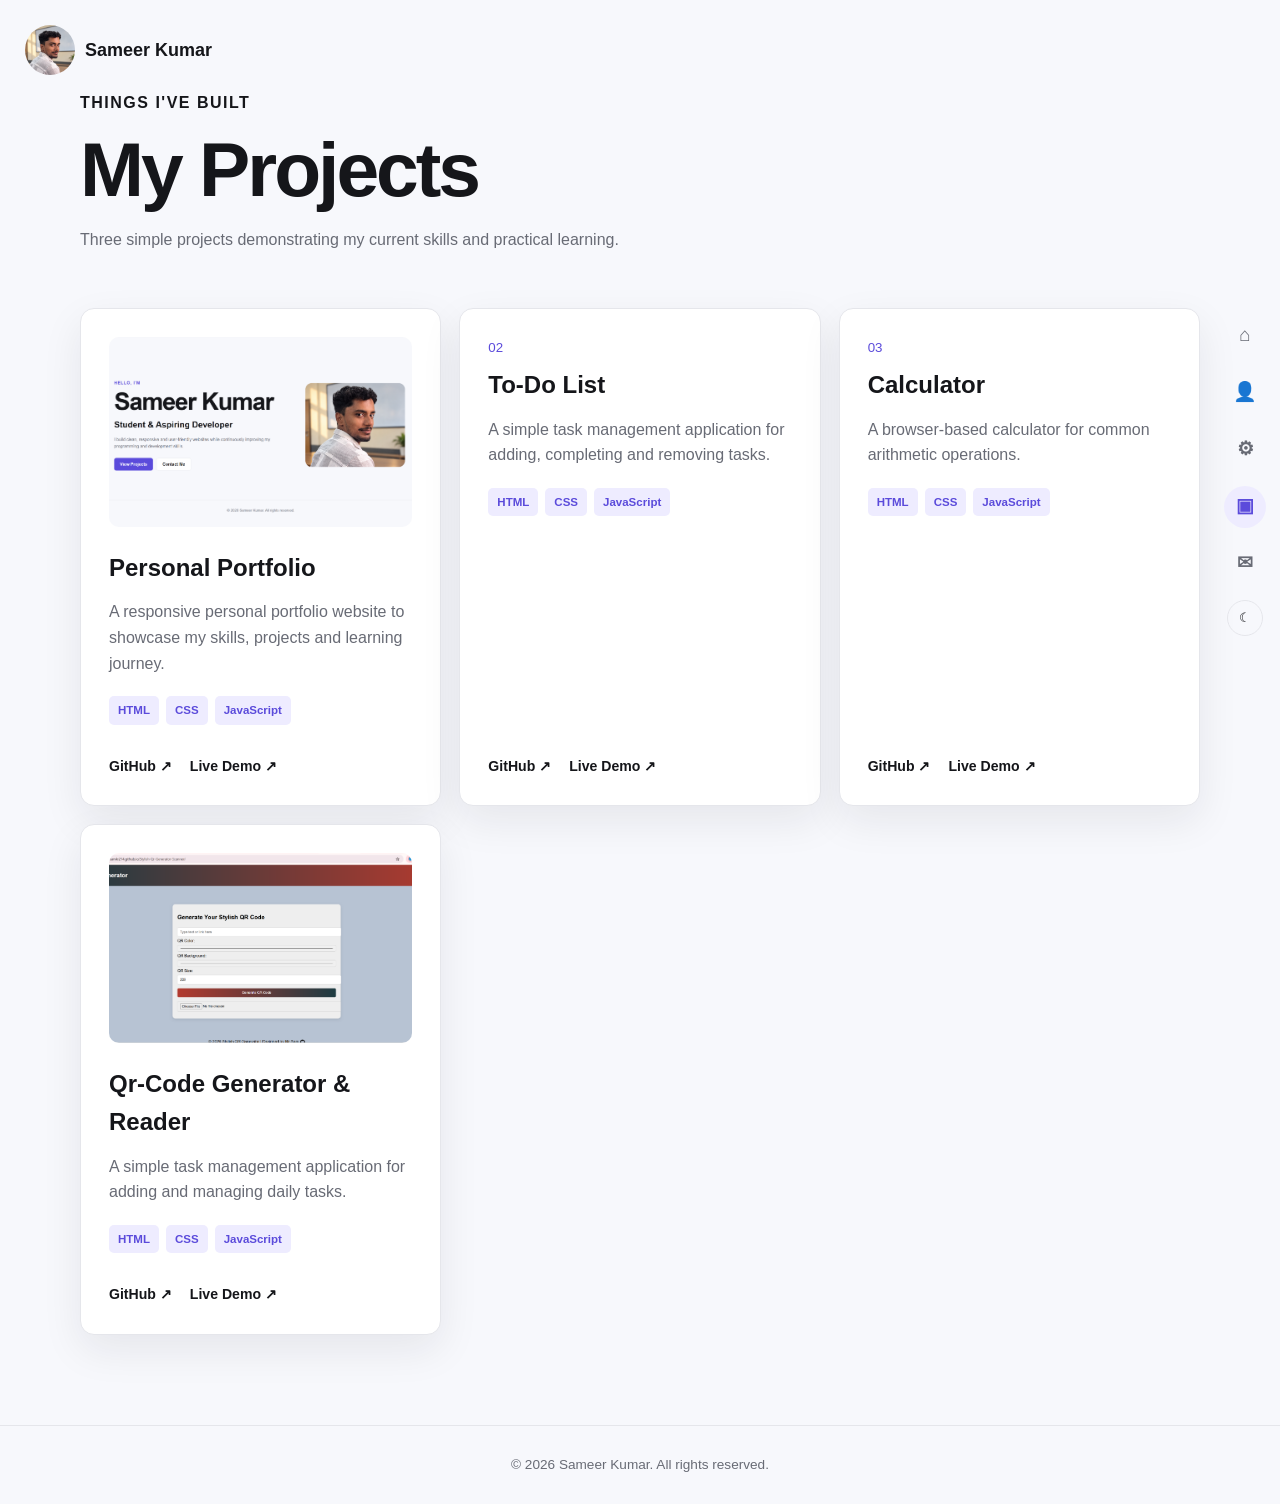
==== projects.html @ 34a62a21 "Initial portfolio website" ====
<!DOCTYPE html>
<html lang="en">

<head>
    <meta charset="UTF-8">
    <meta name="viewport" content="width=device-width, initial-scale=1.0">
    <title>Sameer Kumar | Projects</title>
    <link rel="stylesheet" href="style.css">
</head>

<body>


    <header>
        <nav class="navbar">

            <button class="menu-btn" id="menuBtn" aria-label="Open menu" aria-expanded="false">
                ☰
            </button>

            <ul class="nav-links" id="navLinks">

                <li>
                    <a href="index.html" class="nav-icon">
                        <span class="icon">⌂</span>
                        <span class="nav-name">Home</span>
                    </a>
                </li>

                <li>
                    <a href="about.html" class="nav-icon">
                        <span class="icon">👤</span>
                        <span class="nav-name">About</span>
                    </a>
                </li>

                <li>
                    <a href="skills.html" class="nav-icon">
                        <span class="icon">⚙</span>
                        <span class="nav-name">Skills</span>
                    </a>
                </li>

                <li>
                    <a href="projects.html" class="nav-icon active">
                        <span class="icon">▣</span>
                        <span class="nav-name">Projects</span>
                    </a>
                </li>

                <li>
                    <a href="contact.html" class="nav-icon">
                        <span class="icon">✉</span>
                        <span class="nav-name">Contact</span>
                    </a>
                </li>

                <li>
                    <button id="themeBtn" class="theme-btn">☾</button>
                </li>

            </ul>

        </nav>
    </header>
    <main class="page">
        <div class="page-profile">
            <!-- <a href="index.html" class="mini-profile">
            <img src="image/profile.jpg" alt="Sameer Kumar">
        </a> -->
            <img src="image/profile.png" alt="Sameer Kumar">
            <span>Sameer Kumar</span>
        </div>
        <div class="page-heading">
            <p class="eyebrow">Things I've built</p>
            <h1>My Projects</h1>
            <p>Three simple projects demonstrating my current skills and practical learning.</p>
        </div>
        <section class="grid-3">
            <!-- <article class="card project"><small>01</small>
                <h2>Personal Portfolio</h2>
                <p>A responsive portfolio website to introduce myself and showcase my skills.</p>
                <div class="tags"><span>HTML</span><span>CSS</span><span>JavaScript</span></div>
                <div class="links"><a href="https://github.com/" target="_blank" rel="noopener">GitHub ↗</a><a
                        href="index.html">Live Demo ↗</a></div>
            </article> -->
            <article class="card project">

                <div class="project-image">
                    <img src="image/protfolio.png" alt="Personal Portfolio">
                </div>

                <div class="project-content">
                    <h2>Personal Portfolio</h2>

                    <p>
                        A responsive personal portfolio website to showcase my skills,
                        projects and learning journey.
                    </p>

                    <div class="tags">
                        <span>HTML</span>
                        <span>CSS</span>
                        <span>JavaScript</span>
                    </div>

                    <div class="links">
                        <a href="YOUR-GITHUB-LINK" target="_blank">GitHub ↗</a>
                        <a href="YOUR-LIVE-LINK" target="_blank">Live Demo ↗</a>
                    </div>
                </div>

            </article>
            <article class="card project"><small>02</small>
                <h2>To-Do List</h2>
                <p>A simple task management application for adding, completing and removing tasks.</p>
                <div class="tags"><span>HTML</span><span>CSS</span><span>JavaScript</span></div>
                <div class="links"><a href="https://github.com/" target="_blank" rel="noopener">GitHub ↗</a><a
                        href="contact.html">Live Demo ↗</a></div>
            </article>
            <article class="card project"><small>03</small>
                <h2>Calculator</h2>
                <p>A browser-based calculator for common arithmetic operations.</p>
                <div class="tags"><span>HTML</span><span>CSS</span><span>JavaScript</span></div>
                <div class="links"><a href="https://github.com/" target="_blank" rel="noopener">GitHub ↗</a><a
                        href="contact.html">Live Demo ↗</a></div>
            </article>
<article class="card project">

    <div class="project-image">
        <img src="image/qr.png" alt="Qr-Code Generator & Reader">
    </div>

    <div class="project-content">
        <h2>Qr-Code Generator & Reader</h2>

        <p>
            A simple task management application for adding and managing daily tasks.
        </p>

        <div class="tags">
            <span>HTML</span>
            <span>CSS</span>
            <span>JavaScript</span>
        </div>

        <div class="links">
            <a href="https://github.com/samkr214/Stylish-Qr-Generator-Scanner" target="_blank">
                GitHub ↗</a>
            <a href="https://samkr214.github.io/Stylish-Qr-Generator-Scanner/" target="_blank">Live Demo ↗</a>
        </div>
    </div>

</article>
        </section>
    </main>
    <footer>
        <p>© <span class="year"></span> Sameer Kumar. All rights reserved.</p>
    </footer>
    <script src="script.js"></script>
</body>

</html>
---- style.css ----
* {
    margin: 0;
    padding: 0;
    box-sizing: border-box
}

:root {
    --bg: #f7f8fc;
    --surface: #fff;
    --text: #15161a;
    --muted: #686b75;
    --border: #e5e6eb;
    --accent: #5b4bdb;
    --soft: #eeecff;
    --shadow: 0 15px 40px rgba(25, 25, 40, .08)
}

body.dark {
    --bg: #101116;
    --surface: #181a21;
    --text: #f4f4f6;
    --muted: #a7a9b4;
    --border: #292c35;
    --accent: #8b7cff;
    --soft: #26223f;
    --shadow: 0 15px 40px rgba(0, 0, 0, .25)
}

html {
    scroll-behavior: smooth
}

body {
    font-family: Arial, Helvetica, sans-serif;
    background: var(--bg);
    color: var(--text);
    line-height: 1.6;
    transition: .25s
}

a {
    color: inherit;
    text-decoration: none
}


.navbar {
    height: auto;
    width: 150%;
    /* padding: 40px 25px; */
    display: flex;
    flex-direction: column;
    align-items: center;
}

header {
    position: fixed;
    top: 0;
    right: 0;
    width:70px;
    height: 100vh;
    background: transparent;
    border-left: none;
    display: flex;
    align-items: center;
    justify-content: center;
    z-index: 100;

    /* background: var(--bg);
    border-bottom: 1px solid var(--border) */
}

.logo {
    /* font-size: 1.35rem;
    font-weight: 800 */
display: none;
}

.logo span,
.eyebrow,
/* .links a {
    color: var(--accent)
} */
.links a {
    position: relative;
    z-index: 10;
    pointer-events: auto;
}
.nav-links {
    display: flex;
    flex-direction: column;
    align-items: center;
    gap: 15px;
    list-style: none;
    margin-top: 50px;
}
.nav-icon {
    position: relative;

    width: 42px;
    height: 42px;

    display: flex;
    align-items: center;
    justify-content: center;

    border-radius: 50%;

    color: var(--text);

    transition: 0.25s ease;
}
.icon {
    font-size: 19px;
}

.nav-icon:hover {
    color: var(--accent);
    background: var(--soft);
    transform: scale(1.08);
}
.nav-links a {
    color: var(--muted);
    font-weight: 600
}
.nav-icon.active {
    color: var(--accent);
    background: var(--soft);
}
.nav-links a:hover,
.nav-links a.active {
    color: var(--accent)
}
.nav-name {
    position: absolute;

    right: 65px;

    padding: 6px 12px;

    background: var(--surface);
    border: 1px solid var(--border);
    border-radius: 7px;

    font-size: 13px;
    font-weight: 600;

    opacity: 0;
    visibility: hidden;

    white-space: nowrap;

    transform: translateX(10px);

    transition: 0.2s ease;
}

.nav-icon:hover .nav-name {
    opacity: 1;
    visibility: visible;
    transform: translateX(0);
}
.theme-btn,
.menu-btn {
    border: 0;
    background: transparent;
    color: var(--text);
    cursor: pointer
}

.theme-btn {
    width: 36px;
    height: 36px;
    border: 1px solid var(--border);
    border-radius: 50%
}

.menu-btn {
    display: none;
    font-size: 1.4rem
}

.hero {
    width: min(1120px, 90%);
    min-height: calc(95vh - 72px);
    margin: auto;
    display: grid;
    grid-template-columns: 1.25fr .75fr;
    gap: 80px;
    align-items: center;
    transform: translateY(25px);
}

.eyebrow {
    font-size: .9.9rem;
    font-weight: 750;
    text-transform: uppercase;
    letter-spacing: 1.5px;
    margin-bottom: 15px
}

.hero h1 {
    font-size: clamp(3rem, 7vw, 5.8rem);
    line-height: .95;
    letter-spacing: -4px;
    margin-bottom: 18px
}

.hero h2 {
    font-size: clamp(1.3rem, 3vw, 2rem);
    margin-bottom: 18px
}

.hero-text>p:not(.eyebrow),
.page-heading>p:not(.eyebrow),
.card p,
.contact-box p {
    color: var(--muted)
}

.buttons {
    display: flex;
    gap: 14px;
    margin-top: 32px
}

.btn {
    min-height: 48px;
    padding: 0 22px;
    display: inline-flex;
    align-items: center;
    border-radius: 8px;
    font-weight: 700
}

.primary {
    background: var(--accent);
    color: white
}

.secondary {
    background: var(--surface);
    border: 1px solid var(--border)
}
.profile-photo {
    width: 380px;
    height: 320px;
    border-radius: 24px;
    overflow: hidden;
    border: px solid var(--accent);
}

.profile-photo img {
    width: 100%;
    height: 100%;
    object-fit: cover;
    display: block;
}

.profile-card p {
    color: var(--muted)
}

.page {
    width: min(1120px, 90%);
    min-height: calc(100vh - 145px);
    margin: auto;
    padding: 90px 0
}

.page-heading {
    max-width: 760px;
    margin-bottom: 55px
}

.page-heading h1 {
    font-size: clamp(2.7rem, 6vw, 4.8rem);
    line-height: 1;
    letter-spacing: -3px;
    margin-bottom: 20px
}

.about-grid {
    display: grid;
    grid-template-columns: 1fr 1fr;
    gap: 70px
}
.details,
.grid-3 {
    display: grid;
    grid-template-columns: repeat(3, 1fr);
    gap: 18px
}

.details {
    grid-template-columns: 1fr 1fr
}

.card {
    padding: 28px;
    background: var(--surface);
    border: 1px solid var(--border);
    border-radius: 14px;
    box-shadow: var(--shadow);
    transition: 0.3s ease;
}
.card:hover {
    transform: translateY(-5px);
    border-color: var(--accent);
}

.card h2 {
    margin-bottom: 12px
}

.card small {
    display: block;
    color: var(--accent);
    margin-bottom: 8px
}

.card strong {
    display: block
}

.skill b {
    display: grid;
    place-items: center;
    width: 48px;
    height: 48px;
    margin-bottom: 20px;
    border-radius: 10px;
    background: var(--soft);
    color: var(--accent)
}
.skill {
    transition: .2s
}

.project {
    min-height: 370px;
    display: flex;
    flex-direction: column
}
.project-image {
    width: 100%;
    height: 190px;
    overflow: hidden;
    border-radius: 10px;
    margin-bottom: 22px;
}

.project-image img {
    width: 100%;
    height: 100%;
    object-fit: cover;
    display: block;
}
.project-image img {
    transition: 0.3s ease;
}

.project:hover .project-image img {
    transform: scale(1.05);
}
.tags {
    display: flex;
    gap: 7px;
    flex-wrap: wrap;
    margin-top: 20px
}

.tags span {
    background: var(--soft);
    color: var(--accent);
    padding: 5px 9px;
    border-radius: 5px;
    font-size: .72rem;
    font-weight: 700
}

.links {
    display: flex;
    gap: 18px;
    margin-top: auto;
    padding-top: 30px;
    font-size: .88rem;
    font-weight: 700
}

.contact-box {
    display: grid;
    grid-template-columns: 1fr .8fr;
    gap: 60px;
    padding: 55px;
    border-radius: 20px;
    background: var(--soft);
    border: 1px solid var(--border)
}

.contact-links {
    display: flex;
    flex-direction: column;
    gap: 16px
}

.contact-links a {
    padding-bottom: 14px;
    border-bottom: 1px solid var(--border);
    font-weight: 600;
    word-break: break-word
}

.contact-links small {
    display: block;
    color: var(--accent);
    text-transform: uppercase;
    letter-spacing: 1px
}

footer {
    padding: 28px 5%;
    border-top: 1px solid var(--border);
    text-align: center;
    color: var(--muted);
    font-size: .85rem
}

@media(max-width:900px) {

    .hero,
    .about-grid,
    .contact-box {
        grid-template-columns: 1fr
    }

    .grid-3 {
        grid-template-columns: repeat(2, 1fr)
    }

    .profile-card {
        min-height: 300px
    }
}

@media(max-width:700px) {
    .menu-btn {
        display: block
    }

    .nav-links {
        position: absolute;
        top: 72px;
        left: 0;
        right: 0;
        display: none;
        flex-direction: column;
        align-items: flex-start;
        gap: 0;
        padding: 10px 5%;
        background: var(--surface);
        border-bottom: 1px solid var(--border)
    }

    .nav-links.show {
        display: flex
    }

    .nav-links li {
        width: 100%
    }

    .nav-links a {
        display: block;
        padding: 12px 0
    }

    .nav-links li:last-child {
        position: absolute;
        right: 5%;
        top: 8px;
        width: auto
    }

    .hero {
        padding: 60px 0
    }

    .page {
        padding: 70px 0
    }

    .grid-3,
    .details {
        grid-template-columns: 1fr
    }

    .contact-box {
        padding: 32px 24px
    }

    .hero h1 {
        letter-spacing: -2px
    }
}

@media(max-width:400px) {

    .navbar,
    .hero,
    .page {
        width: 92%
    }

    .buttons {
        flex-direction: column
    }

    .btn {
        width: 100%;
        justify-content: center
    }

    .hero h1 {
        font-size: 2.8rem
    }
}

.mini-profile {
    width: 42px;
    height: 42px;
    border-radius: 50%;
    overflow: hidden;
    display: block;
}

.mini-profile img {
    width: 100%;
    height: 100%;
    object-fit: cover;
}
.page-profile {
    position: absolute;
    top: 25px;
    left: 25px;
    display: flex;
    align-items: center;
    gap: 10px;
}
.page-profile span {
font-size: 18px;
font-weight: 700;
color: var(--text);
}
.page-profile img {
    width: 50px;
    height: 50px;
    border-radius: 50%;
    object-fit: cover;
}
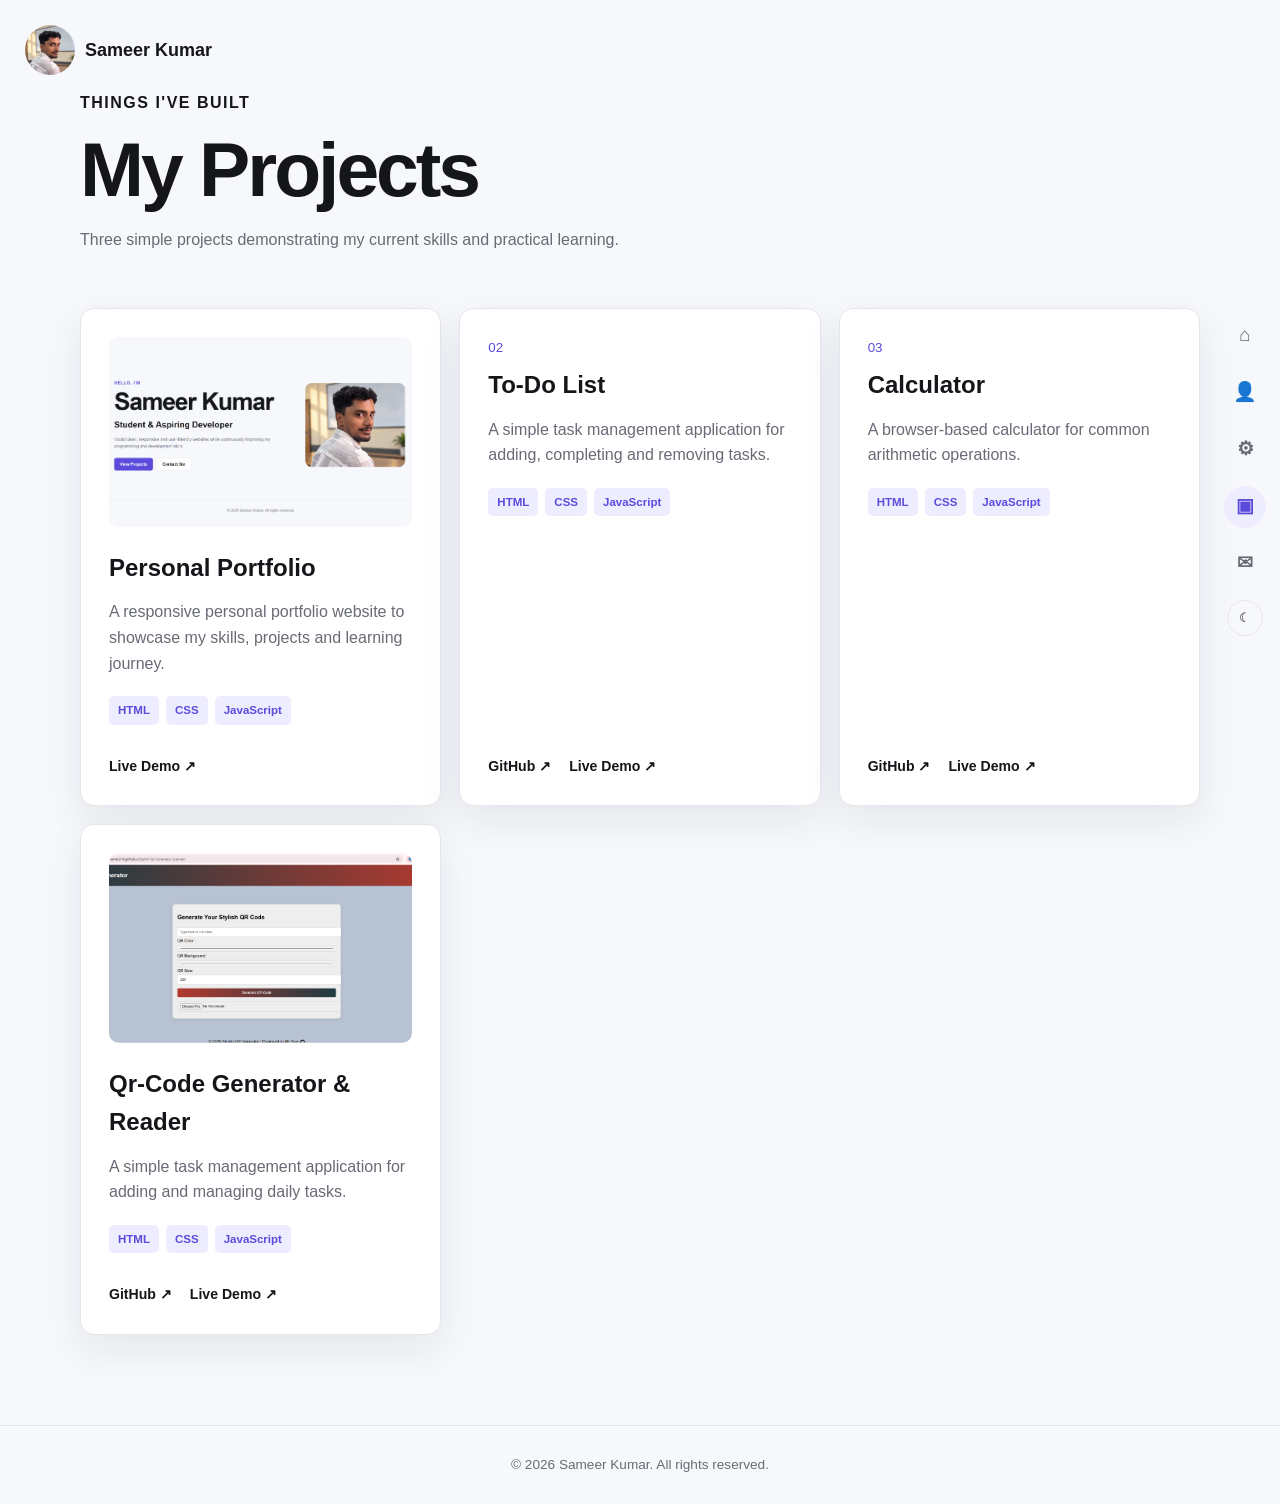
==== commit 39471372: "Clean up projects.html and update live demo link Removed commented-out sections for clarity and upda" ====
--- a/projects.html
+++ b/projects.html
@@ -65,9 +65,7 @@
     </header>
     <main class="page">
         <div class="page-profile">
-            <!-- <a href="index.html" class="mini-profile">
-            <img src="image/profile.jpg" alt="Sameer Kumar">
-        </a> -->
+
             <img src="image/profile.png" alt="Sameer Kumar">
             <span>Sameer Kumar</span>
         </div>
@@ -77,13 +75,6 @@
             <p>Three simple projects demonstrating my current skills and practical learning.</p>
         </div>
         <section class="grid-3">
-            <!-- <article class="card project"><small>01</small>
-                <h2>Personal Portfolio</h2>
-                <p>A responsive portfolio website to introduce myself and showcase my skills.</p>
-                <div class="tags"><span>HTML</span><span>CSS</span><span>JavaScript</span></div>
-                <div class="links"><a href="https://github.com/" target="_blank" rel="noopener">GitHub ↗</a><a
-                        href="index.html">Live Demo ↗</a></div>
-            </article> -->
             <article class="card project">
 
                 <div class="project-image">
@@ -105,8 +96,8 @@
                     </div>
 
                     <div class="links">
-                        <a href="YOUR-GITHUB-LINK" target="_blank">GitHub ↗</a>
-                        <a href="YOUR-LIVE-LINK" target="_blank">Live Demo ↗</a>
+                        <!-- <a href="YOUR-GITHUB-LINK" target="_blank">GitHub ↗</a> -->
+                        <a href="https://samkr214.github.io/sameer-portfolio/" target="_blank">Live Demo ↗</a>
                     </div>
                 </div>
 
@@ -160,4 +151,4 @@
     <script src="script.js"></script>
 </body>
 
-</html>+</html>
